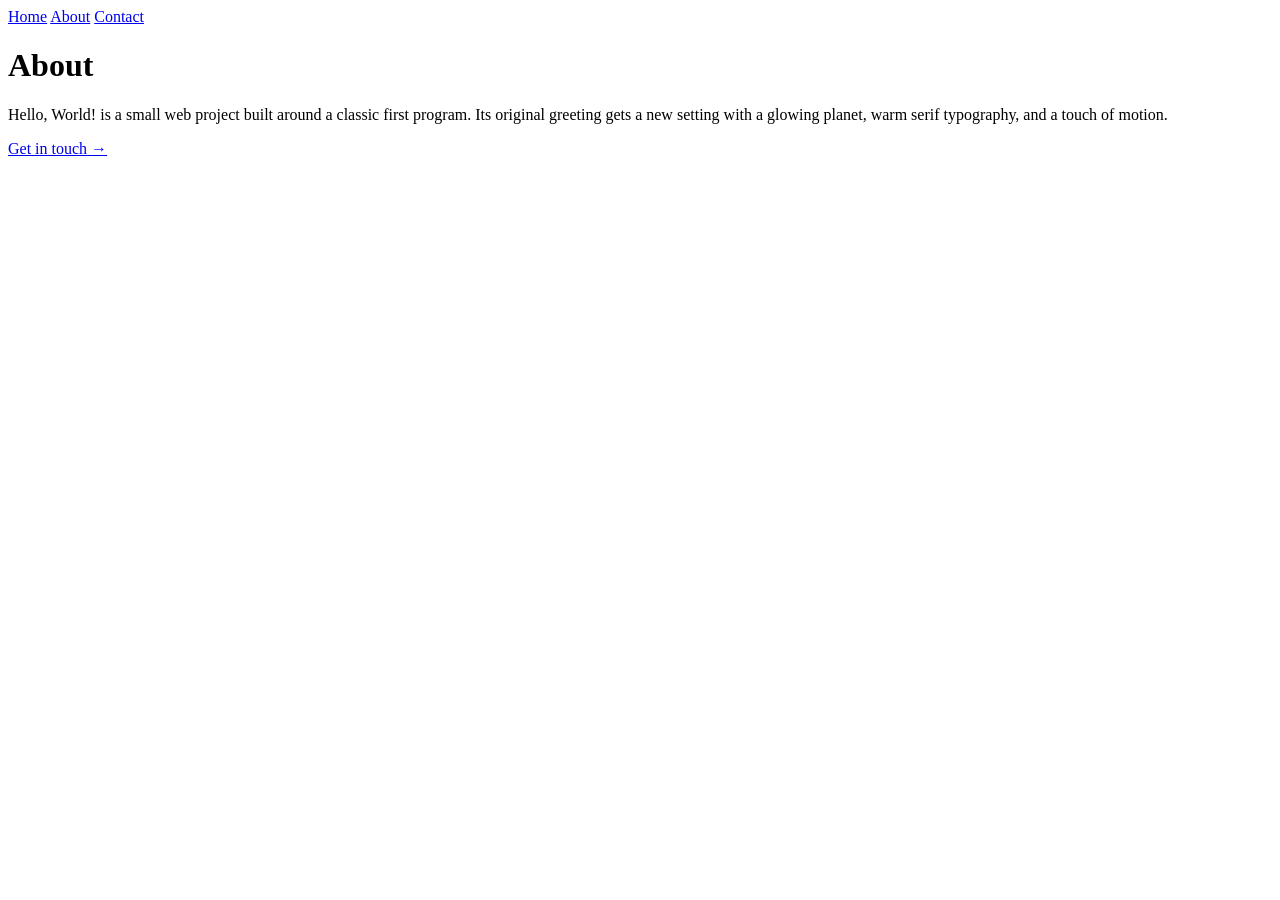
==== about.html @ 45377476 "Added About Page and Contact Page" ====
<!doctype html>
<html lang="en">
<head>
  <meta charset="utf-8">
  <meta name="viewport" content="width=device-width, initial-scale=1">
  <meta name="theme-color" content="#101019">
  <title>About | Hello, World!</title>
  <link rel="stylesheet" href="styles.css">
</head>
<body>
  <nav class="site-nav" aria-label="Main navigation">
    <a href="index.html">Home</a>
    <a href="about.html" aria-current="page">About</a>
    <a href="contact.html">Contact</a>
  </nav>
  <main class="inner-page">
    <div class="orb" aria-hidden="true"></div>
    <div class="page-copy">
      <h1>About</h1>
      <p>Hello, World! is a small web project built around a classic first program. Its original greeting gets a new setting with a glowing planet, warm serif typography, and a touch of motion.</p>
      <a class="page-link" href="contact.html">Get in touch <span aria-hidden="true">&rarr;</span></a>
    </div>
  </main>
</body>
</html>
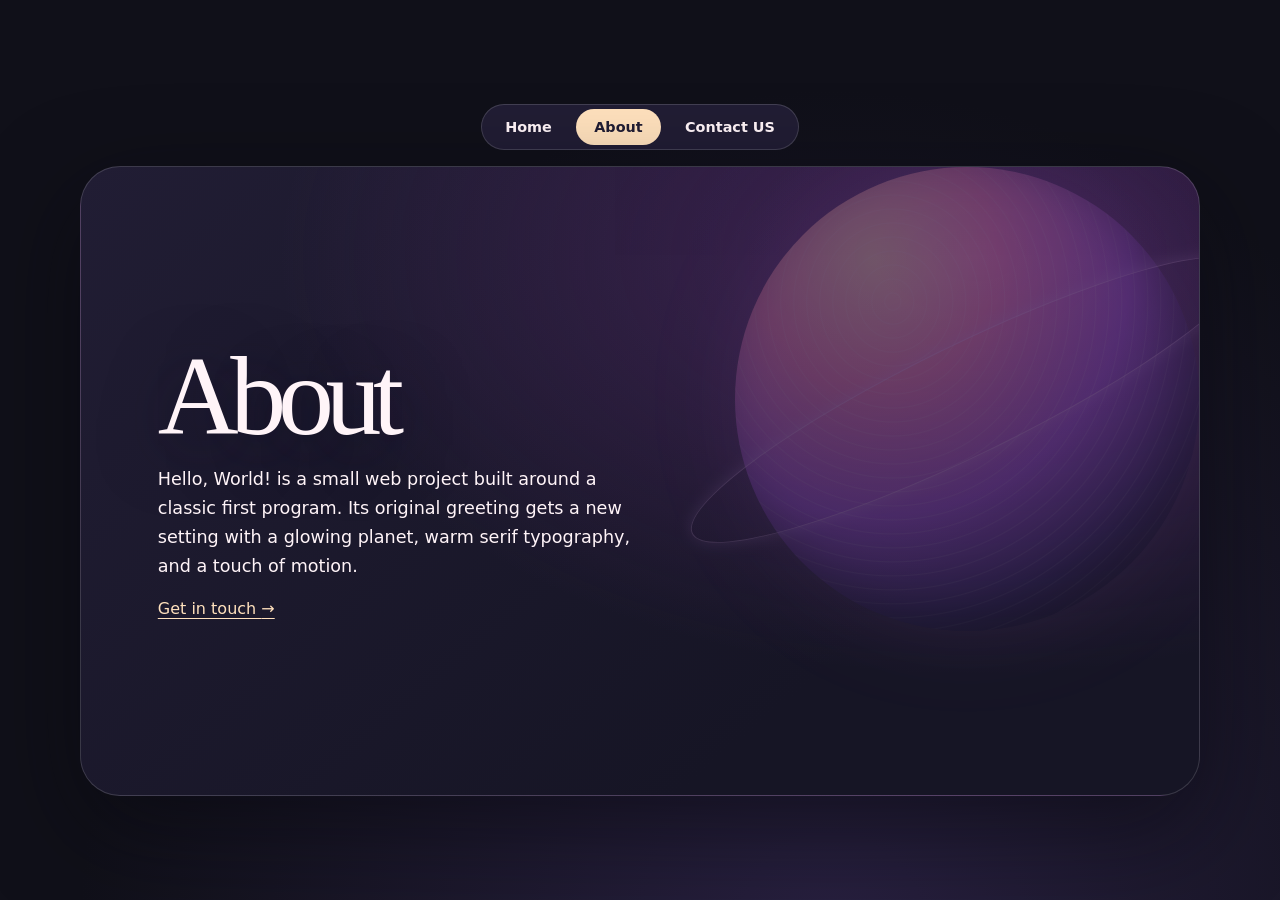
==== commit b79d5f4b: "Updated the Contact US Text on other pages" ====
--- a/about.html
+++ b/about.html
@@ -11,7 +11,7 @@
   <nav class="site-nav" aria-label="Main navigation">
     <a href="index.html">Home</a>
     <a href="about.html" aria-current="page">About</a>
-    <a href="contact.html">Contact</a>
+    <a href="contact.html">Contact US</a>
   </nav>
   <main class="inner-page">
     <div class="orb" aria-hidden="true"></div>
--- a/styles.css
+++ b/styles.css
@@ -0,0 +1,142 @@
+:root {
+  color-scheme: dark;
+  font-family: system-ui, sans-serif;
+  background: #101019;
+}
+
+* { box-sizing: border-box; }
+
+body {
+  margin: 0;
+  min-height: 100svh;
+  display: grid;
+  place-items: center;
+  padding: clamp(1rem, 5vw, 4rem);
+  background: radial-gradient(ellipse at 65% 105%, #282040, transparent 64%), #101019;
+}
+
+main {
+  isolation: isolate;
+  position: relative;
+  display: grid;
+  align-items: end;
+  overflow: hidden;
+  width: min(100%, 70rem);
+  min-height: clamp(23rem, 70svh, 43rem);
+  padding: clamp(1.5rem, 6vw, 5rem);
+  border: 1px solid #ffffff26;
+  border-radius: clamp(1.25rem, 4vw, 2.5rem);
+  background:
+    radial-gradient(ellipse at 80% 14%, #622d7a88, transparent 55%),
+    linear-gradient(140deg, #211d34, #161525 72%);
+  box-shadow: 0 2rem 6rem #08070e88;
+}
+
+.orb {
+  position: absolute;
+  z-index: -1;
+  top: 8%;
+  right: 9%;
+  width: clamp(12rem, 45vw, 29rem);
+  aspect-ratio: 1;
+  border-radius: 50%;
+  background:
+    repeating-radial-gradient(ellipse at 34% 29%, transparent 0 7px, #fff2 8px, transparent 9px 13px),
+    radial-gradient(circle at 30% 20%, #ffdcad, #fa87b4 25%, #a754e3 52%, #38286d 74%, #171529 87%);
+  box-shadow: 0 0 5rem #df82ff40, inset -1rem -1rem 3rem #12102088;
+  animation: drift 9s ease-in-out infinite alternate;
+}
+
+.orb::after {
+  content: "";
+  position: absolute;
+  inset: 38% -16%;
+  border: 1px solid #f3c7ff88;
+  border-radius: 50%;
+  transform: rotate(-26deg);
+  box-shadow: 0 0 1rem #deb0ff66;
+}
+
+h1 {
+  margin: 0;
+  color: #fff4f8;
+  font-family: Georgia, serif;
+  font-size: clamp(3.4rem, 10vw, 9rem);
+  font-weight: 400;
+  letter-spacing: -.075em;
+  line-height: .92;
+  text-shadow: 0 .12em .6em #141025aa;
+}
+
+h1 span { display: block; color: #ffe1bd; font-style: italic; }
+
+@keyframes drift {
+  to { transform: translateY(1rem) rotate(5deg); }
+}
+
+@media (prefers-reduced-motion: reduce) {
+  .orb { animation: none; }
+}
+
+.site-nav {
+  display: flex;
+  flex-wrap: wrap;
+  gap: .35rem;
+  padding: .3rem;
+  border: 1px solid #ffffff26;
+  border-radius: 2rem;
+  background: #211d34;
+}
+
+body {
+  align-content: center;
+  gap: 1rem;
+}
+
+.site-nav a {
+  padding: .6rem clamp(.65rem, 2.5vw, 1.15rem);
+  color: #fff4f8;
+  border-radius: 2rem;
+  text-decoration: none;
+  font-size: .9rem;
+  font-weight: 600;
+}
+
+.site-nav a:hover { background: #ffffff1c; }
+
+.site-nav a[aria-current="page"] {
+  background: #ffe1bd;
+  color: #211d34;
+}
+
+a:focus-visible {
+  outline: 2px solid #ffe1bd;
+  outline-offset: 3px;
+}
+
+.inner-page { align-items: center; }
+
+.inner-page .orb {
+  top: 0;
+  right: 0;
+  opacity: .27;
+}
+
+.page-copy {
+  max-width: 35rem;
+  color: #fff4f8;
+}
+
+.page-copy h1 { font-size: clamp(3.4rem, 9vw, 7rem); }
+.page-copy em { color: #ffe1bd; }
+
+.page-copy p {
+  max-width: 43ch;
+  font-size: 1.1rem;
+  line-height: 1.65;
+}
+
+.page-link, .contact-address { color: #ffe1bd; }
+.page-link { text-underline-offset: .25em; }
+.contact-address small { color: #fff4f8; }
+
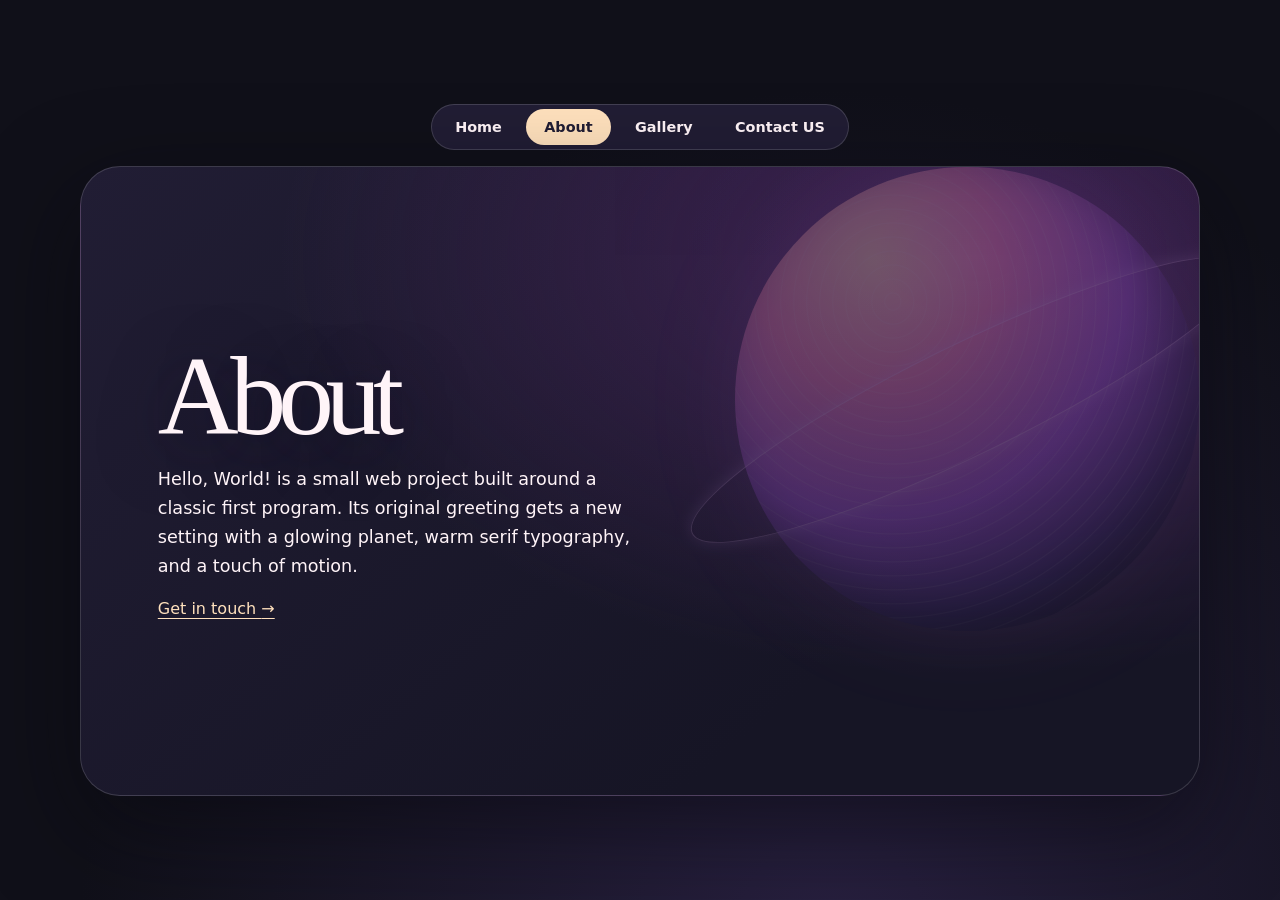
==== commit dda78b5d: "Added Gallery Page and it's link in all pages" ====
--- a/about.html
+++ b/about.html
@@ -11,6 +11,7 @@
   <nav class="site-nav" aria-label="Main navigation">
     <a href="index.html">Home</a>
     <a href="about.html" aria-current="page">About</a>
+    <a href="Gallery.html">Gallery</a>
     <a href="contact.html">Contact US</a>
   </nav>
   <main class="inner-page">
--- a/styles.css
+++ b/styles.css
@@ -81,6 +81,7 @@
 .site-nav {
   display: flex;
   flex-wrap: wrap;
+  justify-content: center;
   gap: .35rem;
   padding: .3rem;
   border: 1px solid #ffffff26;
@@ -140,3 +141,47 @@
 .page-link { text-underline-offset: .25em; }
 .contact-address small { color: #fff4f8; }
 
+.gallery-page {
+  align-content: center;
+  gap: clamp(1.5rem, 4vw, 3rem);
+}
+
+.gallery-grid {
+  display: grid;
+  grid-template-columns: repeat(auto-fit, minmax(min(100%, 13rem), 1fr));
+  gap: 1rem;
+}
+
+.gallery-grid figure {
+  margin: 0;
+  overflow: hidden;
+  border: 1px solid #ffffff26;
+  border-radius: 1rem;
+  background: #161525;
+}
+
+.gallery-art {
+  position: relative;
+  isolation: isolate;
+  display: grid;
+  place-items: center;
+  aspect-ratio: 4 / 3;
+  overflow: hidden;
+  background: radial-gradient(ellipse at center, #44305f, #131222 75%);
+}
+
+.gallery-art .orb {
+  position: relative;
+  inset: auto;
+  width: 55%;
+  animation: none;
+}
+
+.gallery-art--amber .orb { filter: hue-rotate(65deg); }
+.gallery-art--blue .orb { filter: hue-rotate(-65deg); }
+
+.gallery-grid figcaption {
+  padding: .85rem 1rem;
+  color: #ffe1bd;
+}
+
